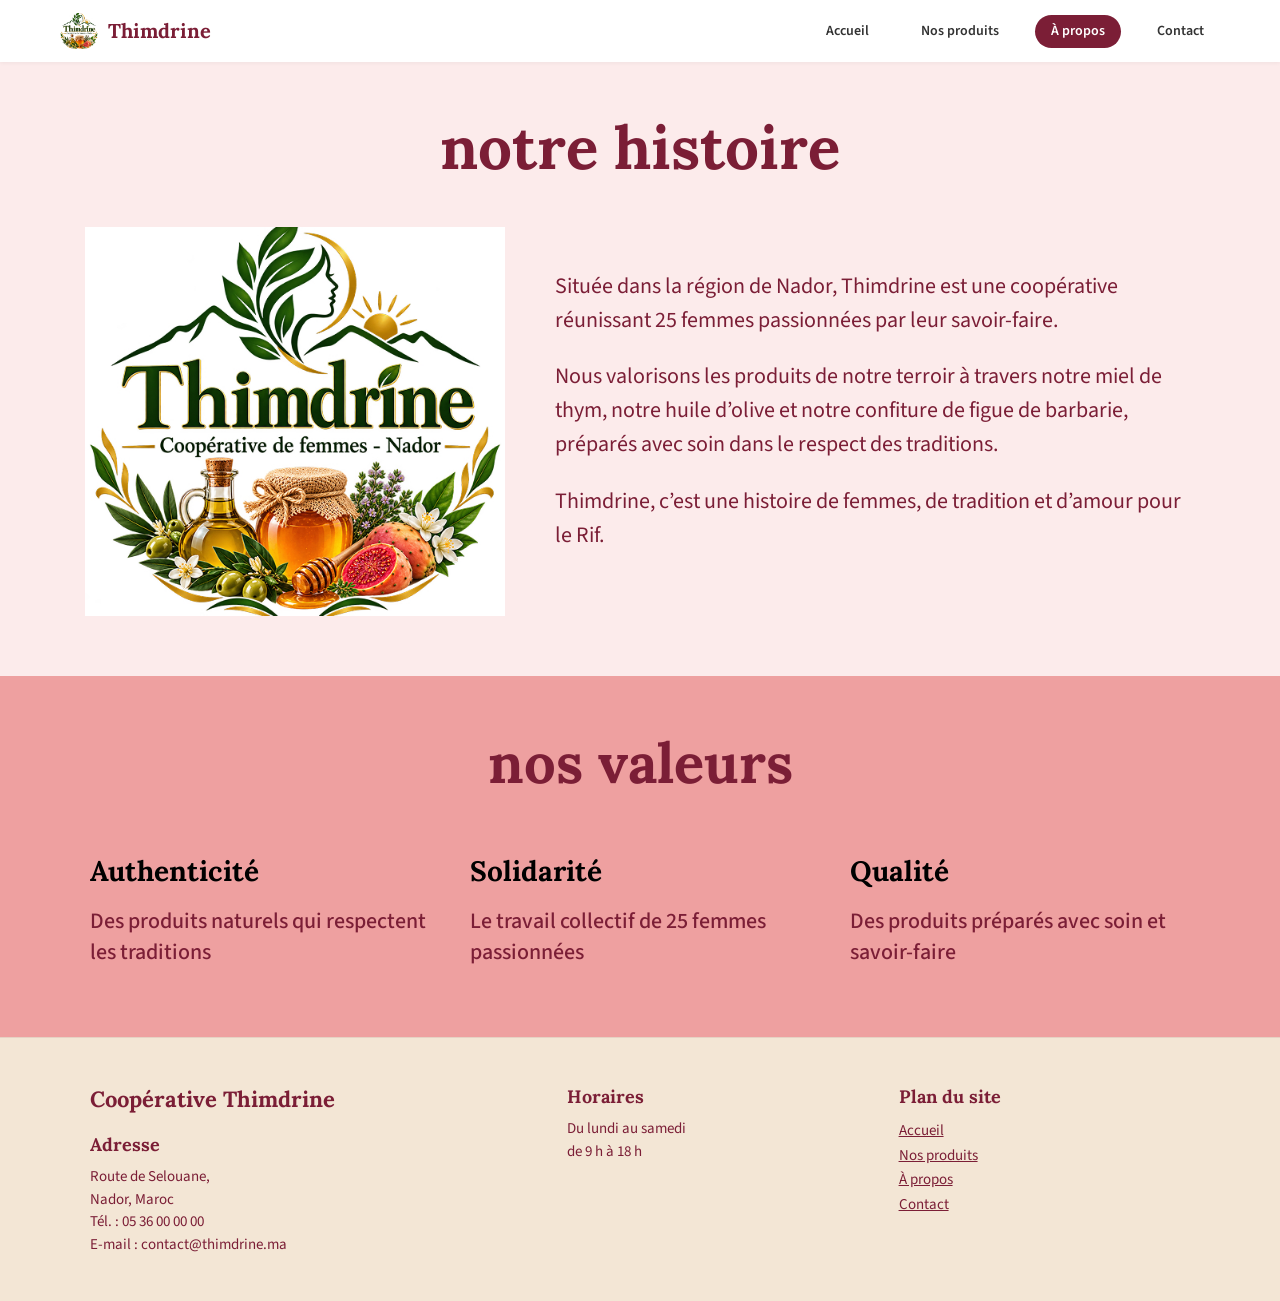
==== a-propos.html @ f72e348e "site thimdrine" ====
<!DOCTYPE html>
<html lang="fr">
<head>
  <meta charset="UTF-8">
  <meta name="viewport" content="width=device-width, initial-scale=1.0">
  <title>À propos | Thimdrine</title>

  <!-- Google Fonts : Lora & Source Sans 3 -->
  <link rel="preconnect" href="https://fonts.googleapis.com">
  <link rel="preconnect" href="https://fonts.gstatic.com" crossorigin>
  <link href="https://fonts.googleapis.com/css2?family=Lora:wght@600;700&family=Source+Sans+3:wght@400;600;700&display=swap" rel="stylesheet">

  <!-- Liaison avec la feuille de style centrale -->
  <link rel="stylesheet" href="style.css">
</head>
<body>

  <!-- Navigation / Header -->
  <header class="navbar">
    <div class="logo-container">
      <img src="images/logo.jpg" alt="Thimdrine Logo" class="logo-img">
      <span class="logo-text">Thimdrine</span>
    </div>
    <nav class="nav-links">
      <a href="index.html">Accueil</a>
      <a href="products.html">Nos produits</a>
      <a href="a-propos.html" class="active">À propos</a>
      <a href="contact.html">Contact</a>
    </nav>
  </header>

  <main>
    <!-- Section Notre Histoire -->
    <section class="histoire-section">
      <h1 class="page-title">notre histoire</h1>

      <div class="histoire-container">
        <!-- Illustration à gauche -->
        <div class="histoire-image">
          <img src="images/logo.jpg" alt="Thimdrine Coopérative de femmes - Nador">
        </div>

        <!-- Texte à droite -->
        <div class="histoire-content">
          <p>
            Située dans la région de Nador, Thimdrine est une coopérative réunissant 25 femmes passionnées par leur savoir-faire.
          </p>
          <p>
            Nous valorisons les produits de notre terroir à travers notre miel de thym, notre huile d’olive et notre confiture de figue de barbarie, préparés avec soin dans le respect des traditions.
          </p>
          <p>
            Thimdrine, c’est une histoire de femmes, de tradition et d’amour pour le Rif.
          </p>
        </div>
      </div>
    </section>

    <!-- Section Nos Valeurs -->
    <section class="valeurs-section">
      <h2 class="valeurs-title">nos valeurs</h2>

      <div class="valeurs-grid">
        <article class="valeur-card">
          <h3>Authenticité</h3>
          <p>Des produits naturels qui respectent les traditions</p>
        </article>

        <article class="valeur-card">
          <h3>Solidarité</h3>
          <p>Le travail collectif de 25 femmes passionnées</p>
        </article>

        <article class="valeur-card">
          <h3>Qualité</h3>
          <p>Des produits préparés avec soin et savoir-faire</p>
        </article>
      </div>
    </section>
  </main>
<footer class="footer">
    <div class="footer-container">
      
      <!-- Colonne 1 : Adresse & Contacts -->
    <div class="footer-col">
        <h3 class="footer-brand">Coopérative Thimdrine</h3>
        <h4 class="footer-heading">Adresse</h4>
        <p>Route de Selouane,<br>Nador, Maroc</p>
        <p class="footer-contact-item">Tél. : 05 36 00 00 00</p>
        <p class="footer-contact-item">E-mail : contact@thimdrine.ma</p>
      </div>

      <!-- Colonne 2 : Horaires -->
      <div class="footer-col">
        <h4 class="footer-heading">Horaires</h4>
        <p>Du lundi au samedi<br>de 9 h à 18 h</p>
      </div>

      <!-- Colonne 3 : Navigation du site -->
      <div class="footer-col">
        <h4 class="footer-heading">Plan du site</h4>
        <ul class="footer-links">
          <li><a href="index.html" class="active">Accueil</a></li>
          <li><a href="products.html">Nos produits</a></li>
          <li><a href="a-propos.html">À propos</a></li>
          <li><a href="contact.html">Contact</a></li>
        </ul>
      </div>

    </div>
  </footer>
</body>
</html>
---- style.css ----
/* ==========================================
   CHARTE GRAPHIQUE GLOBAL - THIMDRINE
   ========================================== */
:root {
  --couleur-miel: #7B1E36;        /* Bordeaux / Miel */
  --couleur-figue: #6C1D2F;       /* Bordeaux foncé */
  --couleur-lin-haut: #FCEBEB;    /* Fond rose pastel clair */
  --couleur-lin-bas: #FBF6EC;     /* Fond lin/crème */
  --couleur-bandeau: #EEA0A0;     /* Fond saumon pour les valeurs / formulaires */
  --couleur-footer: #F3E6D5;      /* Fond du footer */
  --couleur-terre: #2B2118;       /* Texte sombre */
  --couleur-blanc: #FFFFFF;

  --police-titre: 'Lora', Georgia, serif;
  --police-texte: 'Source Sans 3', Arial, sans-serif;
}

/* Reset de base */
* {
  box-sizing: border-box;
  margin: 0;
  padding: 0;
}

body {
  font-family: var(--police-texte);
  background-color: var(--couleur-lin-haut);
  color: var(--couleur-miel);
  line-height: 1.5;
  min-height: 100vh;
}

/* ==========================================
   HEADER / NAVIGATION (COMMUN À TOUTES LES PAGES)
   ========================================== */
.navbar, header {
  background-color: var(--couleur-blanc);
  display: flex;
  justify-content: space-between;
  align-items: center;
  padding: 12px 60px;
  box-shadow: 0 1px 4px rgba(0, 0, 0, 0.05);
}

.logo-container {
  display: flex;
  align-items: center;
  gap: 10px;
}

.logo-img {
  width: 38px;
  height: 38px;
  object-fit: contain;
}

.logo-text {
  font-family: var(--police-titre);
  font-size: 20px;
  font-weight: 700;
  color: var(--couleur-miel);
}

.nav-links, nav {
  display: flex;
  align-items: center;
  gap: 20px;
}

.nav-links a, nav a {
  text-decoration: none;
  color: #333333;
  font-size: 14px;
  font-weight: 600;
  padding: 6px 16px;
  border-radius: 20px;
  transition: all 0.2s ease;
}

.nav-links a.active, nav a.active {
  background-color: var(--couleur-miel);
  color: var(--couleur-blanc);
}

/* Titre global de page */
.page-title {
  font-family: var(--police-titre);
  font-size: 60px;
  font-weight: 700;
  color: var(--couleur-miel);
  text-align: center;
  margin-bottom: 35px;
}

/* ==========================================
   PAGE ACCUEIL (INDEX)
   ========================================== */
.hero-section {
  background-color: var(--couleur-lin-haut);
  padding: 40px 20px 60px;
}

.hero-container {
  max-width: 1100px;
  margin: 0 auto;
  display: grid;
  grid-template-columns: 1.1fr 1fr;
  gap: 40px;
  align-items: center;
}

.surtitre {
  font-size: 11px;
  font-weight: 700;
  letter-spacing: 1.2px;
  color: var(--couleur-miel);
  display: block;
  margin-bottom: 15px;
  text-transform: uppercase;
}

.hero-left h1 {
  font-family: var(--police-titre);
  font-size: 44px;
  line-height: 1.15;
  color: var(--couleur-miel);
  margin-bottom: 30px;
  font-weight: 700;
}

.hero-buttons {
  display: flex;
  gap: 15px;
}

.btn {
  text-decoration: none;
  font-size: 14px;
  font-weight: 600;
  padding: 10px 22px;
  border-radius: 25px;
  display: inline-block;
  transition: all 0.2s ease;
}

.btn-miel {
  background-color: var(--couleur-miel);
  color: var(--couleur-blanc);
}

.btn-miel:hover {
  background-color: var(--couleur-figue);
}

.btn-outline {
  border: 1.5px solid var(--couleur-miel);
  color: var(--couleur-miel);
  background-color: transparent;
}

.hero-right img {
  width: 100%;
  border-radius: 4px;
  object-fit: cover;
  box-shadow: 0 4px 12px rgba(0, 0, 0, 0.08);
}

.produits-phares-section {
  max-width: 1100px;
  margin: 50px auto 60px;
  padding: 0 20px;
}

.section-title {
  font-family: var(--police-titre);
  font-size: 32px;
  font-weight: 700;
  color: var(--couleur-miel);
  margin-bottom: 35px;
}

/* ==========================================
   PAGE À PROPOS (HISTOIRE & VALEURS) - [AJOUTÉ]
   ========================================== */
.histoire-section {
  max-width: 1150px;
  margin: 0 auto;
  padding: 40px 20px 60px;
}

.histoire-container {
  display: flex;
  align-items: center;
  justify-content: space-between;
  gap: 50px;
}

.histoire-image {
  flex: 1;
  max-width: 420px;
  display: flex;
  justify-content: center;
}

.histoire-image img {
  width: 100%;
  height: auto;
  object-fit: contain;
}

.histoire-content {
  flex: 1.4;
}

.histoire-content p {
  font-size: 22px;
  line-height: 1.55;
  color: var(--couleur-miel);
  margin-bottom: 22px;
}

.valeurs-section {
  background-color: var(--couleur-bandeau);
  padding: 45px 20px 70px;
  width: 100%;
  text-align: center;
}

.valeurs-title {
  font-family: var(--police-titre);
  font-size: 56px;
  font-weight: 700;
  color: var(--couleur-miel);
  margin-bottom: 45px;
}

.valeurs-grid {
  max-width: 1100px;
  margin: 0 auto;
  display: grid;
  grid-template-columns: repeat(3, 1fr);
  gap: 40px;
  text-align: left;
}

.valeur-card h3 {
  font-family: var(--police-titre);
  font-size: 28px;
  font-weight: 700;
  color: #000000;
  margin-bottom: 14px;
}

.valeur-card p {
  font-size: 22px;
  line-height: 1.4;
  color: var(--couleur-miel);
  font-weight: 500;
}

/* ==========================================
   PAGE PRODUITS (CATALOGUE)
   ========================================== */
.catalog-section, .container {
  max-width: 1100px;
  margin: 0 auto;
  padding: 30px 20px 70px;
  text-align: center;
}

.products-grid, .produits-grid {
  display: grid;
  grid-template-columns: repeat(3, 1fr);
  gap: 40px 30px;
}

.product-card, .produit-card {
  display: flex;
  flex-direction: column;
  align-items: center;
}

.product-card h2, .produit-card h3, .product-title {
  font-family: var(--police-titre);
  font-size: 24px;
  font-weight: 700;
  color: var(--couleur-miel);
  margin-bottom: 12px;
  text-align: center;
}

.image-wrapper, .product-image {
width: 100%;
    aspect-ratio: 1 / 1;
    overflow: hidden;
    border-radius: 2px;
    margin-bottom: 10px;
    background-color: var(--couleur-lin-haut);
}

.image-wrapper img {
   width: 100%;
    height: 100%;
    object-fit: contain;
    display: block;
}

.product-card .price, .produit-card .prix, .product-price {
  font-size: 20px;
  font-weight: 600;
  color: var(--couleur-miel);
  line-height: 1.3;
  text-align: center;
}

/* ==========================================
   FOOTER (COMMUN)
   ========================================== */
.footer {
  background-color: var(--couleur-footer);
  padding: 45px 20px;
  border-top: 1px solid rgba(123, 30, 54, 0.1);
}

.footer-container {
  max-width: 1100px;
  margin: 0 auto;
  display: grid;
  grid-template-columns: 1.5fr 1fr 1fr;
  gap: 40px;
}

.footer-brand {
  font-family: var(--police-titre);
  font-size: 22px;
  font-weight: 700;
  color: var(--couleur-miel);
  margin-bottom: 15px;
}

.footer-heading {
  font-family: var(--police-titre);
  font-size: 18px;
  font-weight: 700;
  color: var(--couleur-miel);
  margin-bottom: 8px;
}

.footer-col p, .footer-col a {
  font-size: 15px;
  color: var(--couleur-miel);
}

.footer-links {
  list-style: none;
}

.footer-links a:hover {
  text-decoration: underline;
}

/* ==========================================
   RESPONSIVE (MOBILES & TABLETTES)
   ========================================== */
@media (max-width: 850px) {
  .navbar, header {
    flex-direction: column;
    gap: 15px;
    padding: 15px;
  }

  .hero-container,
  .histoire-container {
    grid-template-columns: 1fr;
    flex-direction: column;
    text-align: center;
  }

  .products-grid,
  .produits-grid,
  .valeurs-grid {
    grid-template-columns: 1fr;
    gap: 35px;
  }

  .footer-container {
    grid-template-columns: 1fr;
    gap: 25px;
  }

  .page-title,
  .valeurs-title {
    font-size: 40px;
  }
}

.footer-text {
    font-weight: bold;
}
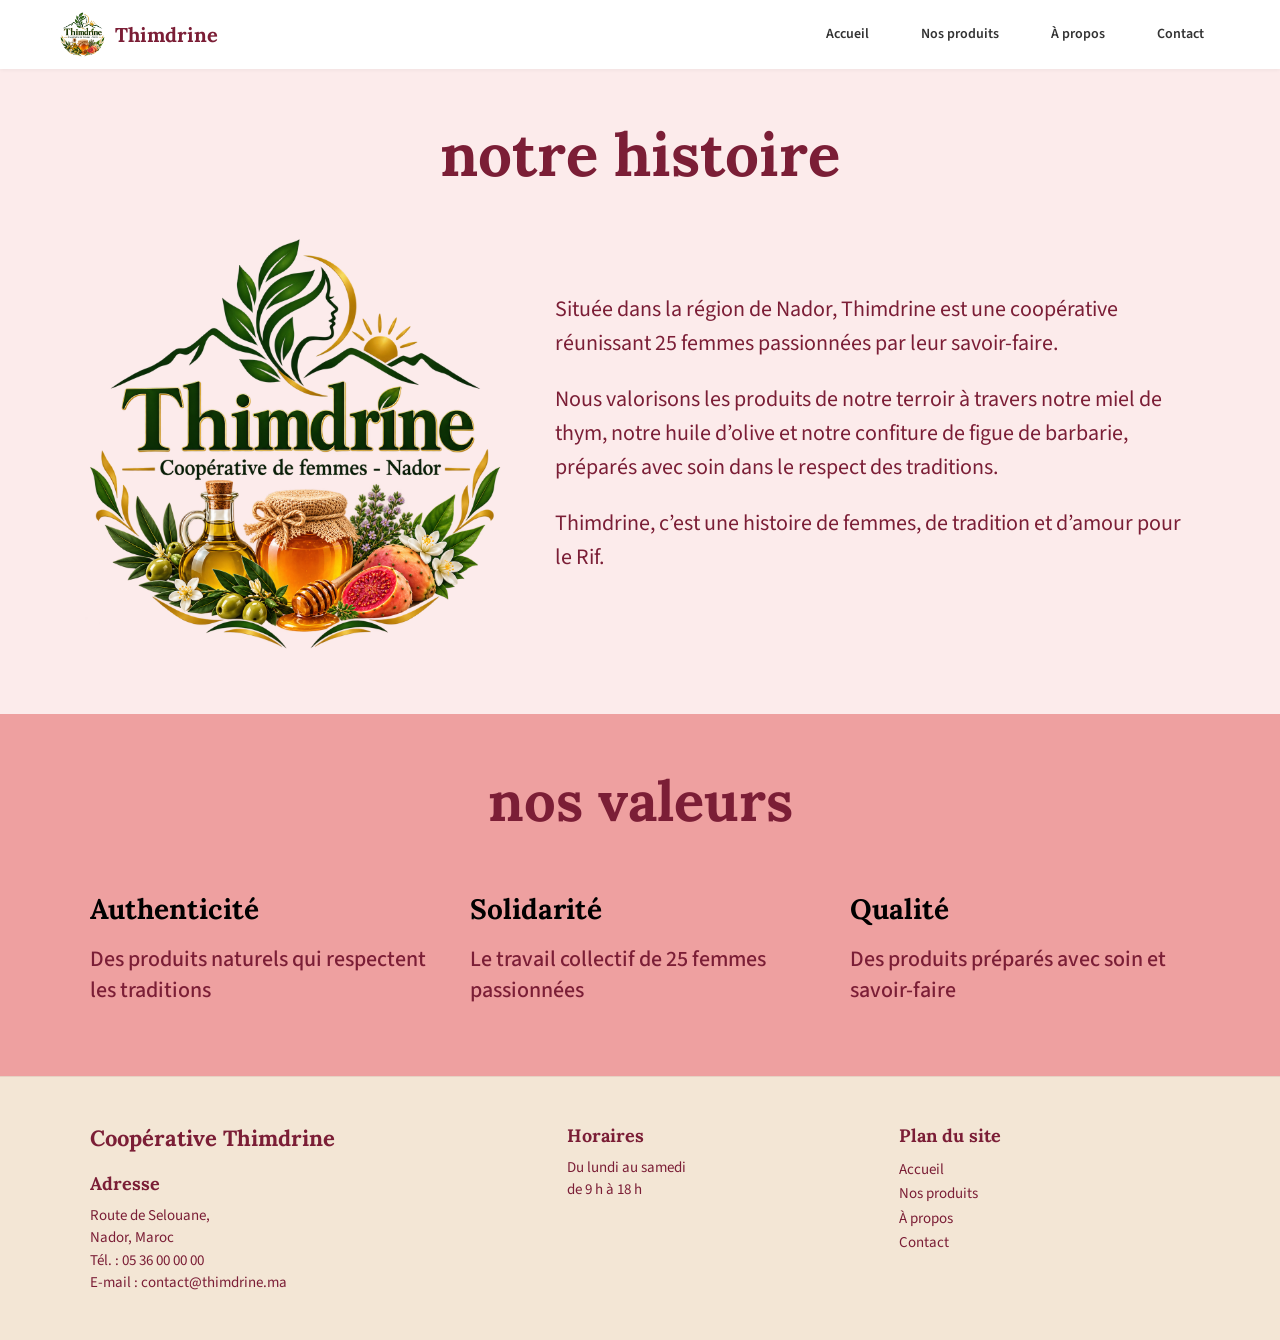
==== commit 48e8796d: "siteThimdrine" ====
--- a/a-propos.html
+++ b/a-propos.html
@@ -16,18 +16,20 @@
 <body>
 
   <!-- Navigation / Header -->
-  <header class="navbar">
-    <div class="logo-container">
-      <img src="images/logo.jpg" alt="Thimdrine Logo" class="logo-img">
-      <span class="logo-text">Thimdrine</span>
+<header class="navbar">
+  <div class="logo-container">
+    <div class="logo-circle">
+      <img src="images/logo.jpg"alt="Thimdrine Logo" class="logo-img">
     </div>
-    <nav class="nav-links">
-      <a href="index.html">Accueil</a>
-      <a href="products.html">Nos produits</a>
-      <a href="a-propos.html" class="active">À propos</a>
-      <a href="contact.html">Contact</a>
-    </nav>
-  </header>
+    <span class="logo-text">Thimdrine</span>
+  </div>
+  <nav class="nav-links">
+    <a href="index.html">Accueil</a>
+    <a href="products.html">Nos produits</a>
+    <a href="a-propos.html">À propos</a>
+    <a href="contact.html">Contact</a>
+  </nav>
+</header>
 
   <main>
     <!-- Section Notre Histoire -->
--- a/style.css
+++ b/style.css
@@ -15,7 +15,7 @@
   --police-texte: 'Source Sans 3', Arial, sans-serif;
 }
 
-/* Reset de base */
+/* Reset de base corrigé */
 * {
   box-sizing: border-box;
   margin: 0;
@@ -48,10 +48,21 @@
   gap: 10px;
 }
 
+.logo-circle {
+  width: 45px;
+  height: 45px;
+  border-radius: 50%;
+  overflow: hidden;
+  display: flex;
+  align-items: center;
+  justify-content: center;
+  background-color: var(--couleur-blanc);
+}
+
 .logo-img {
-  width: 38px;
-  height: 38px;
-  object-fit: contain;
+  width: 100%;
+  height: 100%;
+  object-fit: cover;
 }
 
 .logo-text {
@@ -180,7 +191,7 @@
 }
 
 /* ==========================================
-   PAGE À PROPOS (HISTOIRE & VALEURS) - [AJOUTÉ]
+   PAGE À PROPOS (HISTOIRE & VALEURS)
    ========================================== */
 .histoire-section {
   max-width: 1150px;
@@ -200,12 +211,15 @@
   max-width: 420px;
   display: flex;
   justify-content: center;
+
 }
 
 .histoire-image img {
   width: 100%;
   height: auto;
   object-fit: contain;
+  
+
 }
 
 .histoire-content {
@@ -290,19 +304,19 @@
 }
 
 .image-wrapper, .product-image {
-width: 100%;
-    aspect-ratio: 1 / 1;
-    overflow: hidden;
-    border-radius: 2px;
-    margin-bottom: 10px;
-    background-color: var(--couleur-lin-haut);
+  width: 100%;
+  aspect-ratio: 1 / 1;
+  overflow: hidden;
+  border-radius: 2px;
+  margin-bottom: 10px;
+  background-color: var(--couleur-lin-haut);
 }
 
 .image-wrapper img {
-   width: 100%;
-    height: 100%;
-    object-fit: contain;
-    display: block;
+  width: 100%;
+  height: 100%;
+  object-fit: contain;
+  display: block;
 }
 
 .product-card .price, .produit-card .prix, .product-price {
@@ -311,6 +325,105 @@
   color: var(--couleur-miel);
   line-height: 1.3;
   text-align: center;
+}
+
+/* ==========================================
+   PAGE CONTACT
+   ========================================== */
+.contact-info-section {
+  max-width: 900px;
+  margin: 40px auto 20px;
+  padding: 0 20px;
+}
+
+.contact-info-container {
+  display: flex;
+  flex-direction: column;
+  gap: 10px;
+}
+
+.info-line {
+  font-size: 20px;
+  font-weight: 600;
+  color: var(--couleur-miel);
+}
+
+.info-label {
+  display: inline-block;
+  width: 140px;
+  text-transform: lowercase;
+}
+
+.contact-form-section {
+  max-width: 900px;
+  margin: 30px auto 60px;
+  padding: 0 20px;
+}
+
+.page-title-left {
+  font-family: var(--police-titre);
+  font-size: 48px;
+  font-weight: 700;
+  color: var(--couleur-miel);
+  margin-bottom: 30px;
+  text-transform: lowercase;
+}
+
+.contact-form {
+  display: flex;
+  flex-direction: column;
+  gap: 20px;
+  max-width: 650px;
+}
+
+.form-group {
+  display: flex;
+  align-items: center;
+  gap: 15px;
+}
+
+.form-group label {
+  font-size: 20px;
+  font-weight: 600;
+  color: var(--couleur-miel);
+  width: 240px;
+  text-align: right;
+  text-transform: lowercase;
+}
+
+.form-group input {
+  flex: 1;
+  height: 42px;
+  padding: 8px 12px;
+  background-color: var(--couleur-blanc);
+  border: 1px solid rgba(123, 30, 54, 0.3);
+  border-radius: 4px;
+  font-family: var(--police-texte);
+  font-size: 16px;
+  color: var(--couleur-terre);
+  box-shadow: inset 0 1px 3px rgba(0,0,0,0.05);
+}
+
+.form-group input:focus {
+  outline: none;
+  border-color: var(--couleur-miel);
+  box-shadow: 0 0 0 2px rgba(123, 30, 54, 0.15);
+}
+
+.form-submit {
+  margin-left: 255px;
+  margin-top: 10px;
+  text-decoration:#F3E6D5;
+ 
+  
+}
+
+.form-footer-note {
+  margin-left: 255px;
+  font-size: 14px;
+  font-style: italic;
+  color: var(--couleur-miel);
+  margin-top: 15px;
 }
 
 /* ==========================================
@@ -349,6 +462,7 @@
 .footer-col p, .footer-col a {
   font-size: 15px;
   color: var(--couleur-miel);
+  text-decoration: none;
 }
 
 .footer-links {
@@ -357,6 +471,10 @@
 
 .footer-links a:hover {
   text-decoration: underline;
+}
+
+.footer-text {
+  font-weight: bold;
 }
 
 /* ==========================================
@@ -394,6 +512,21 @@
   }
 }
 
-.footer-text {
-    font-weight: bold;
+@media (max-width: 768px) {
+  .form-group {
+    flex-direction: column;
+    align-items: flex-start;
+    gap: 5px;
+  }
+  .form-group label {
+    width: 100%;
+    text-align: left;
+  }
+  .form-submit,
+  .form-footer-note {
+    margin-left: 0;
+  }
+  .page-title-left {
+    font-size: 34px;
+  }
 }
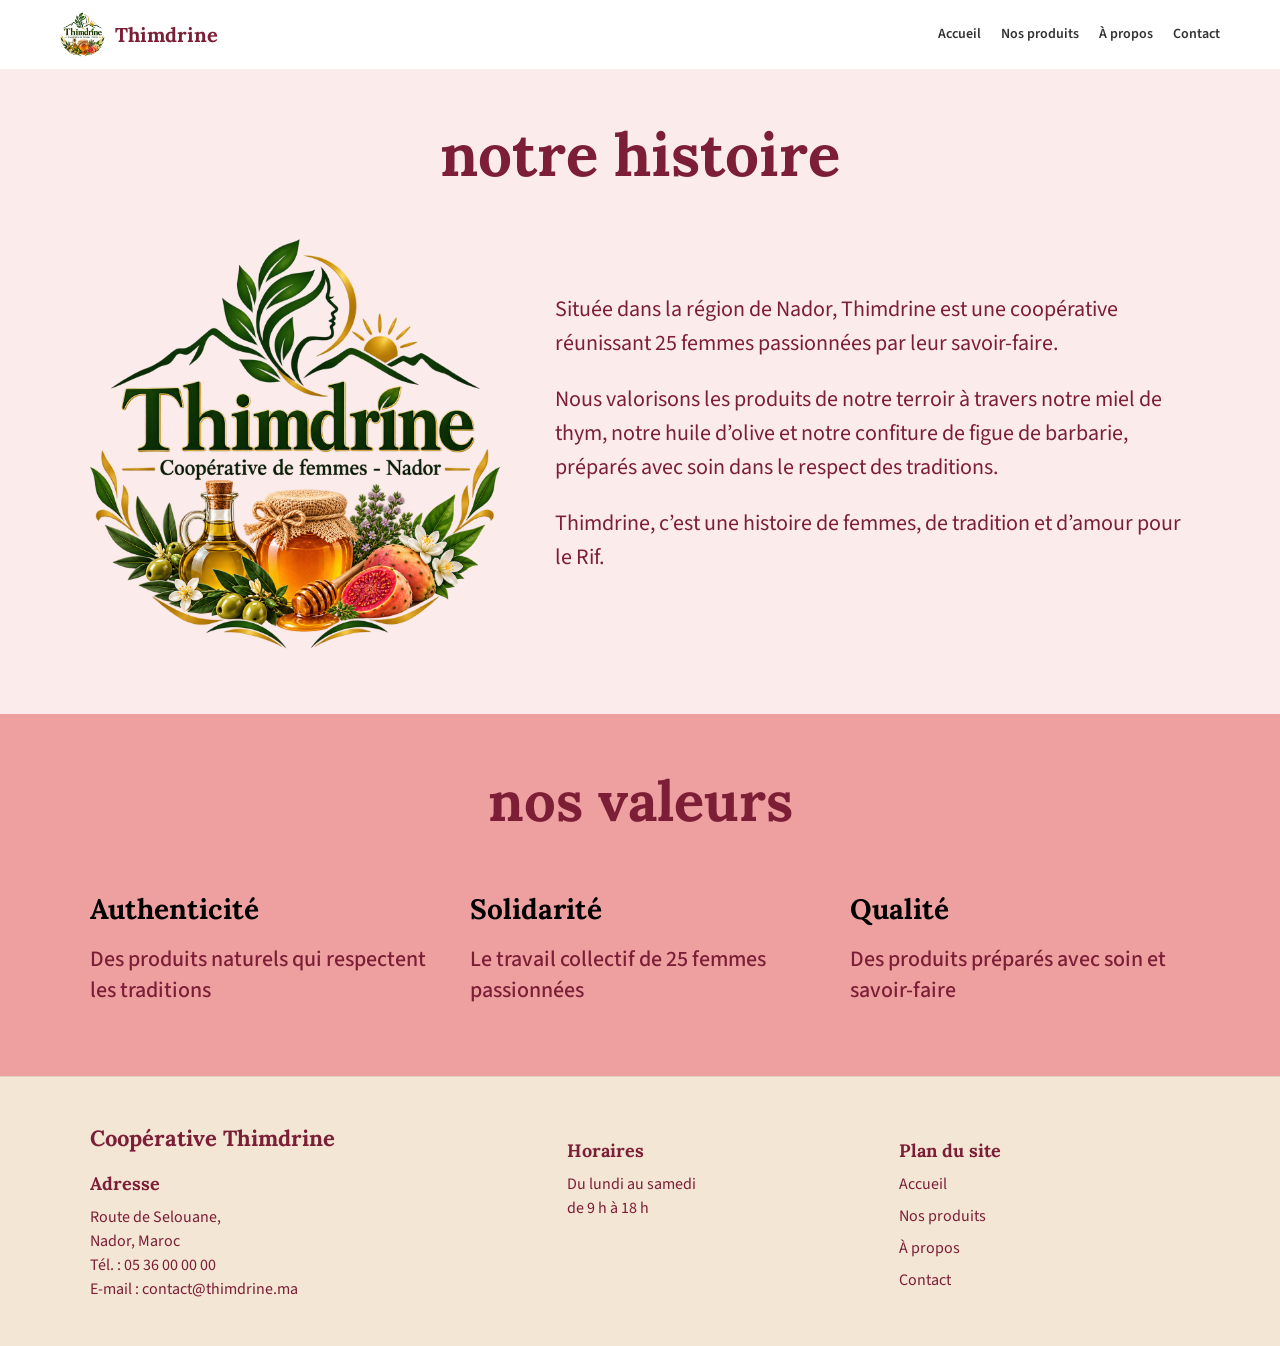
==== commit 27731684: "thimdrine" ====
--- a/a-propos.html
+++ b/a-propos.html
@@ -79,36 +79,36 @@
       </div>
     </section>
   </main>
-<footer class="footer">
-    <div class="footer-container">
-      
-      <!-- Colonne 1 : Adresse & Contacts -->
+ <footer class="footer-tous">
+  <div class="footer-grid">
+    
+    <!-- Colonne 1 : Adresse & Contacts -->
     <div class="footer-col">
-        <h3 class="footer-brand">Coopérative Thimdrine</h3>
-        <h4 class="footer-heading">Adresse</h4>
-        <p>Route de Selouane,<br>Nador, Maroc</p>
-        <p class="footer-contact-item">Tél. : 05 36 00 00 00</p>
-        <p class="footer-contact-item">E-mail : contact@thimdrine.ma</p>
-      </div>
+      <p class="footer-brand">Coopérative Thimdrine</p>
+      <p class="footer-heading">Adresse</p>
+      <p>Route de Selouane,<br>Nador, Maroc</p>
+      <p class="footer-contact-item">Tél. : 05 36 00 00 00</p>
+      <p class="footer-contact-item">E-mail : contact@thimdrine.ma</p>
+    </div>
 
-      <!-- Colonne 2 : Horaires -->
-      <div class="footer-col">
-        <h4 class="footer-heading">Horaires</h4>
-        <p>Du lundi au samedi<br>de 9 h à 18 h</p>
-      </div>
+    <!-- Colonne 2 : Horaires -->
+    <div class="footer-col">
+      <p class="footer-heading">Horaires</p>
+      <p>Du lundi au samedi<br>de 9 h à 18 h</p>
+    </div>
 
-      <!-- Colonne 3 : Navigation du site -->
-      <div class="footer-col">
-        <h4 class="footer-heading">Plan du site</h4>
-        <ul class="footer-links">
-          <li><a href="index.html" class="active">Accueil</a></li>
-          <li><a href="products.html">Nos produits</a></li>
-          <li><a href="a-propos.html">À propos</a></li>
-          <li><a href="contact.html">Contact</a></li>
-        </ul>
-      </div>
+    <!-- Colonne 3 : Navigation du site -->
+    <div class="footer-col">
+      <p class="footer-heading">Plan du site</p>
+      <ul class="footer-links">
+        <li><a href="index.html" class="active">Accueil</a></li>
+        <li><a href="products.html">Nos produits</a></li>
+        <li><a href="a-propos.html">À propos</a></li>
+        <li><a href="contact.html">Contact</a></li>
+      </ul>
+    </div>
 
-    </div>
-  </footer>
+  </div>
+</footer>
 </body>
 </html>
--- a/style.css
+++ b/style.css
@@ -2,21 +2,21 @@
    CHARTE GRAPHIQUE GLOBAL - THIMDRINE
    ========================================== */
 :root {
-  --couleur-miel: #7B1E36;        /* Bordeaux / Miel */
-  --couleur-figue: #6C1D2F;       /* Bordeaux foncé */
-  --couleur-lin-haut: #FCEBEB;    /* Fond rose pastel clair */
-  --couleur-lin-bas: #FBF6EC;     /* Fond lin/crème */
-  --couleur-bandeau: #EEA0A0;     /* Fond saumon pour les valeurs / formulaires */
-  --couleur-footer: #F3E6D5;      /* Fond du footer */
-  --couleur-terre: #2B2118;       /* Texte sombre */
+  --couleur-miel: #7B1E36;      
+  --couleur-figue: #6C1D2F;      
+  --couleur-lin-haut: #FCEBEB;    
+  --couleur-lin-bas: #FBF6EC;     
+  --couleur-bandeau: #EEA0A0;    
+  --couleur-footer: #F3E6D5;      
+  --couleur-terre: #2B2118;      
   --couleur-blanc: #FFFFFF;
 
   --police-titre: 'Lora', Georgia, serif;
   --police-texte: 'Source Sans 3', Arial, sans-serif;
 }
 
-/* Reset de base corrigé */
-* {
+
+*, *::before, *::after {
   box-sizing: border-box;
   margin: 0;
   padding: 0;
@@ -39,7 +39,6 @@
   justify-content: space-between;
   align-items: center;
   padding: 12px 60px;
-  box-shadow: 0 1px 4px rgba(0, 0, 0, 0.05);
 }
 
 .logo-container {
@@ -83,9 +82,6 @@
   color: #333333;
   font-size: 14px;
   font-weight: 600;
-  padding: 6px 16px;
-  border-radius: 20px;
-  transition: all 0.2s ease;
 }
 
 .nav-links a.active, nav a.active {
@@ -106,75 +102,6 @@
 /* ==========================================
    PAGE ACCUEIL (INDEX)
    ========================================== */
-.hero-section {
-  background-color: var(--couleur-lin-haut);
-  padding: 40px 20px 60px;
-}
-
-.hero-container {
-  max-width: 1100px;
-  margin: 0 auto;
-  display: grid;
-  grid-template-columns: 1.1fr 1fr;
-  gap: 40px;
-  align-items: center;
-}
-
-.surtitre {
-  font-size: 11px;
-  font-weight: 700;
-  letter-spacing: 1.2px;
-  color: var(--couleur-miel);
-  display: block;
-  margin-bottom: 15px;
-  text-transform: uppercase;
-}
-
-.hero-left h1 {
-  font-family: var(--police-titre);
-  font-size: 44px;
-  line-height: 1.15;
-  color: var(--couleur-miel);
-  margin-bottom: 30px;
-  font-weight: 700;
-}
-
-.hero-buttons {
-  display: flex;
-  gap: 15px;
-}
-
-.btn {
-  text-decoration: none;
-  font-size: 14px;
-  font-weight: 600;
-  padding: 10px 22px;
-  border-radius: 25px;
-  display: inline-block;
-  transition: all 0.2s ease;
-}
-
-.btn-miel {
-  background-color: var(--couleur-miel);
-  color: var(--couleur-blanc);
-}
-
-.btn-miel:hover {
-  background-color: var(--couleur-figue);
-}
-
-.btn-outline {
-  border: 1.5px solid var(--couleur-miel);
-  color: var(--couleur-miel);
-  background-color: transparent;
-}
-
-.hero-right img {
-  width: 100%;
-  border-radius: 4px;
-  object-fit: cover;
-  box-shadow: 0 4px 12px rgba(0, 0, 0, 0.08);
-}
 
 .produits-phares-section {
   max-width: 1100px;
@@ -182,12 +109,63 @@
   padding: 0 20px;
 }
 
-.section-title {
+
+.produits-phares-section .section-title {
   font-family: var(--police-titre);
   font-size: 32px;
   font-weight: 700;
   color: var(--couleur-miel);
+  text-transform: uppercase;
   margin-bottom: 35px;
+  text-align: left;
+}
+
+
+.produits-grid {
+  display: grid;
+  grid-template-columns: repeat(3, 1fr); 
+  gap: 30px; 
+}
+
+
+.product-card {
+  display: flex;
+  flex-direction: column;
+  align-items: flex-start;
+  text-align: left;
+}
+
+
+.image-wrapper {
+  width: 100%;
+  aspect-ratio: 3 / 4; 
+  overflow: hidden;
+  border-radius: 4px;
+  margin-bottom: 18px;
+  background-color: var(--couleur-blanc);
+  box-shadow: 0 4px 12px rgba(0, 0, 0, 0.05);
+}
+
+.image-wrapper img {
+  width: 100%;
+  height: 100%;
+  object-fit: cover; 
+  display: block;
+}
+
+.product-title {
+  font-family: var(--police-titre);
+  font-size: 24px;
+  font-weight: 700;
+  color: var(--couleur-miel);
+  margin-bottom: 8px;
+}
+
+.product-price {
+  font-size: 18px;
+  font-weight: 600;
+  color: var(--couleur-miel);
+  line-height: 1.4;
 }
 
 /* ==========================================
@@ -211,15 +189,12 @@
   max-width: 420px;
   display: flex;
   justify-content: center;
-
 }
 
 .histoire-image img {
   width: 100%;
   height: auto;
   object-fit: contain;
-  
-
 }
 
 .histoire-content {
@@ -273,28 +248,29 @@
 }
 
 /* ==========================================
-   PAGE PRODUITS (CATALOGUE)
-   ========================================== */
-.catalog-section, .container {
+   PAGE PRODUITS (CATALOGUE - 3 en haut, 3 en bas)
+   ========================================== */
+.main-content {
   max-width: 1100px;
   margin: 0 auto;
   padding: 30px 20px 70px;
   text-align: center;
 }
 
-.products-grid, .produits-grid {
+.products-grid {
   display: grid;
   grid-template-columns: repeat(3, 1fr);
   gap: 40px 30px;
 }
 
-.product-card, .produit-card {
+.product-card {
   display: flex;
   flex-direction: column;
   align-items: center;
-}
-
-.product-card h2, .produit-card h3, .product-title {
+  text-align: center;
+}
+
+.product-title {
   font-family: var(--police-titre);
   font-size: 24px;
   font-weight: 700;
@@ -303,23 +279,24 @@
   text-align: center;
 }
 
-.image-wrapper, .product-image {
-  width: 100%;
-  aspect-ratio: 1 / 1;
+.image-wrapper {
+  width: 100%;
+  aspect-ratio: 1 / 1; 
   overflow: hidden;
-  border-radius: 2px;
+  border-radius: 4px;
   margin-bottom: 10px;
-  background-color: var(--couleur-lin-haut);
+  background-color: var(--couleur-blanc);
+  box-shadow: 0 4px 12px rgba(0, 0, 0, 0.05);
 }
 
 .image-wrapper img {
   width: 100%;
   height: 100%;
-  object-fit: contain;
+  object-fit: cover; 
   display: block;
 }
 
-.product-card .price, .produit-card .prix, .product-price {
+.product-price {
   font-size: 20px;
   font-weight: 600;
   color: var(--couleur-miel);
@@ -413,9 +390,6 @@
 .form-submit {
   margin-left: 255px;
   margin-top: 10px;
-  text-decoration:#F3E6D5;
- 
-  
 }
 
 .form-footer-note {
@@ -429,17 +403,17 @@
 /* ==========================================
    FOOTER (COMMUN)
    ========================================== */
-.footer {
-  background-color: var(--couleur-footer);
+.footer-tous {
+  background-color: var(--couleur-footer); /* #F3E6D5 - Fond crème */
   padding: 45px 20px;
   border-top: 1px solid rgba(123, 30, 54, 0.1);
 }
 
-.footer-container {
+.footer-grid {
   max-width: 1100px;
   margin: 0 auto;
   display: grid;
-  grid-template-columns: 1.5fr 1fr 1fr;
+  grid-template-columns: 1.5fr 1fr 1fr; 
   gap: 40px;
 }
 
@@ -457,24 +431,28 @@
   font-weight: 700;
   color: var(--couleur-miel);
   margin-bottom: 8px;
-}
-
-.footer-col p, .footer-col a {
-  font-size: 15px;
+  margin-top: 15px;
+}
+
+
+.footer-col a {
   color: var(--couleur-miel);
   text-decoration: none;
+}
+
+
+.footer-col a:hover {
+  text-decoration: underline;
 }
 
 .footer-links {
   list-style: none;
-}
-
-.footer-links a:hover {
-  text-decoration: underline;
-}
-
-.footer-text {
-  font-weight: bold;
+  padding: 0;
+  margin: 0;
+}
+
+.footer-links li {
+  margin-bottom: 8px;
 }
 
 /* ==========================================
@@ -487,7 +465,7 @@
     padding: 15px;
   }
 
-  .hero-container,
+  .soutit-tit-butt-img,
   .histoire-container {
     grid-template-columns: 1fr;
     flex-direction: column;
@@ -495,13 +473,12 @@
   }
 
   .products-grid,
-  .produits-grid,
   .valeurs-grid {
     grid-template-columns: 1fr;
     gap: 35px;
   }
 
-  .footer-container {
+  .footer-grid {
     grid-template-columns: 1fr;
     gap: 25px;
   }
